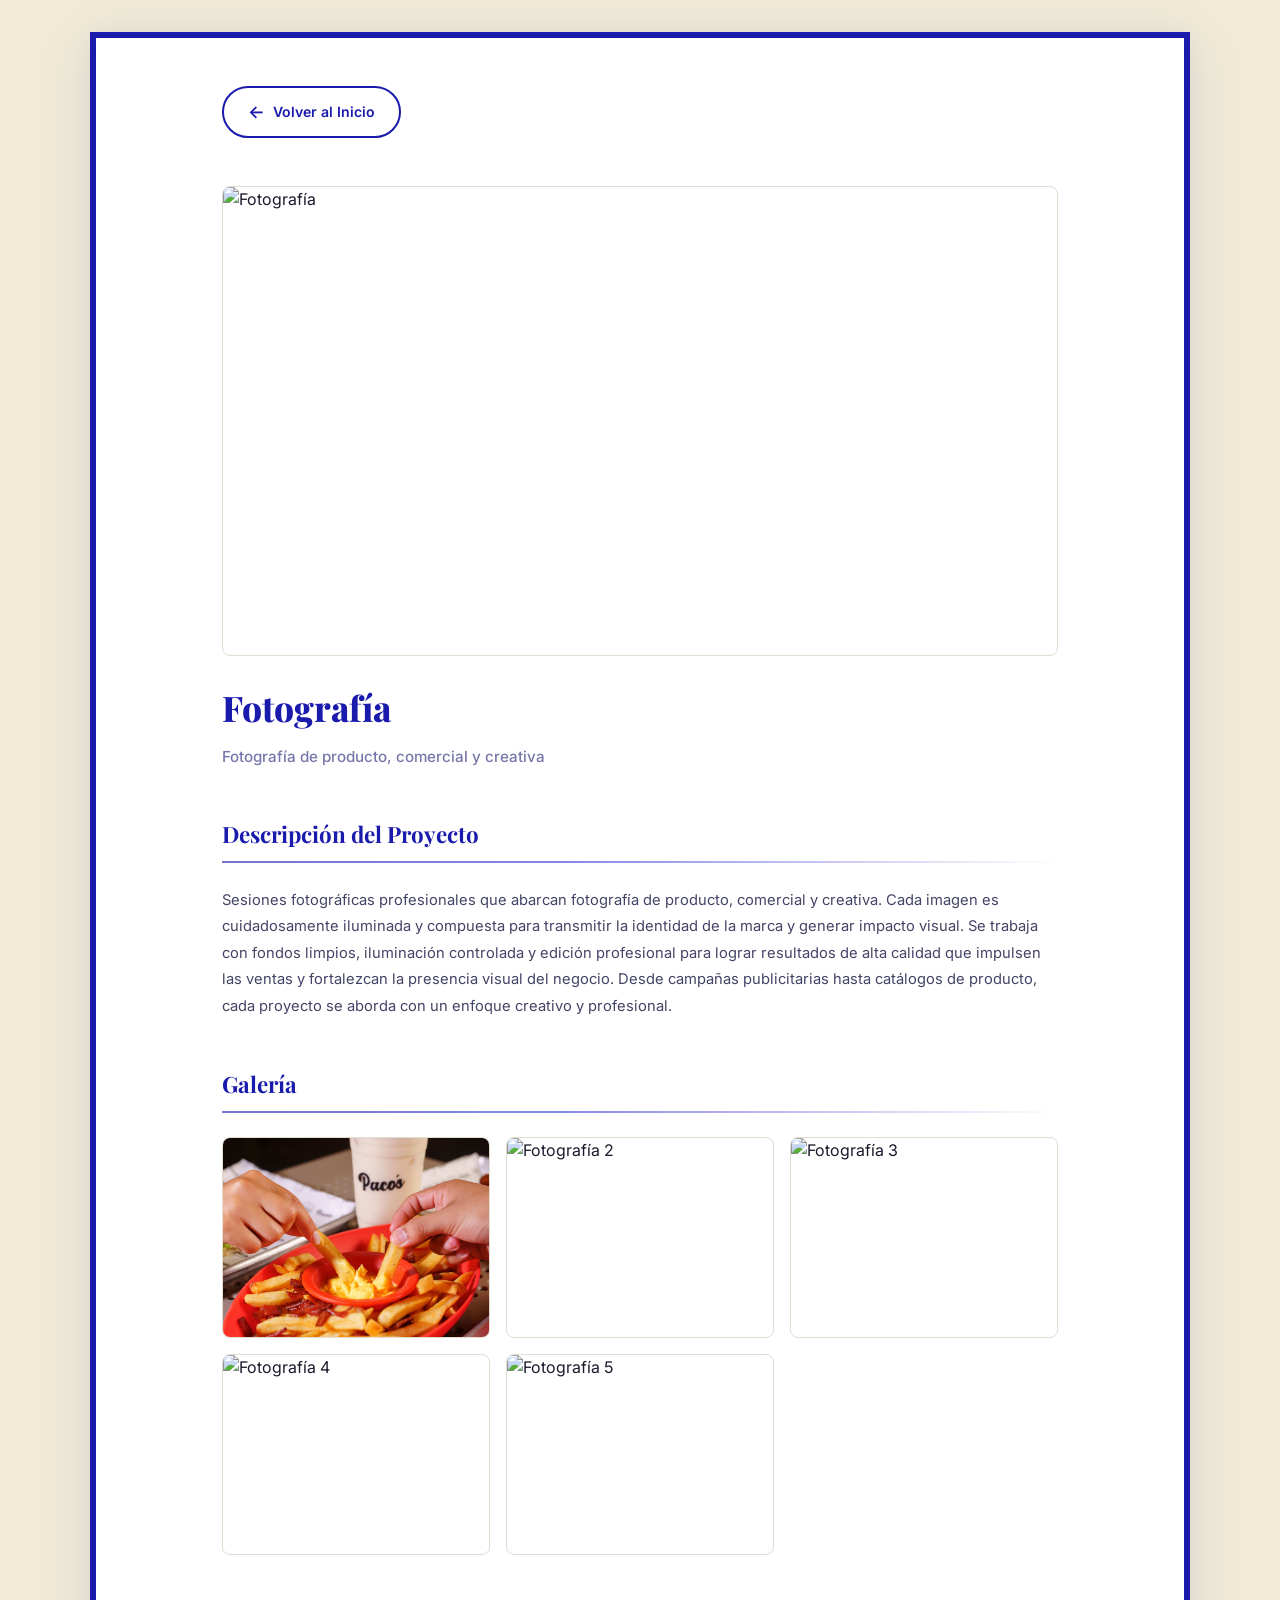
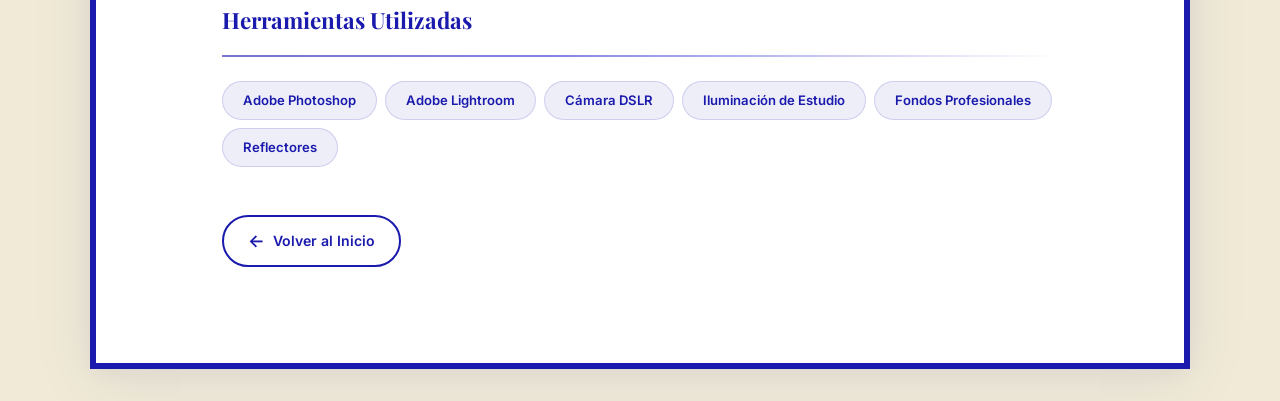
==== fotografia.html @ 8f293443 "CV con HTML" ====
<!DOCTYPE html>
<html lang="es">

<head>
    <meta charset="UTF-8">
    <meta name="viewport" content="width=device-width, initial-scale=1.0">
    <meta name="description"
        content="Galería de Fotografía — Portafolio de Miguel Jiménez, Diseñador Multimedia y Fotógrafo.">
    <title>Fotografía | Miguel Jiménez</title>
    <!-- Google Fonts -->
    <link rel="preconnect" href="https://fonts.googleapis.com">
    <link rel="preconnect" href="https://fonts.gstatic.com" crossorigin>
    <link
        href="https://fonts.googleapis.com/css2?family=Playfair+Display:wght@400;600;700;800&family=Inter:wght@300;400;500;600;700&display=swap"
        rel="stylesheet">
    <!-- Estilos -->
    <link rel="stylesheet" href="styles.css">
</head>

<body>

    <div class="cv-frame">
        <div class="project-page">

            <!-- Botón para volver al inicio -->
            <a href="index.html#portafolio" class="back-button" id="btn-volver-inicio">Volver al Inicio</a>

            <!-- Hero del proyecto -->
            <div class="project-hero">
                <img src="img/DSC04703.jpg" alt="Fotografía" class="project-hero-image">
                <h1 class="project-hero-title">Fotografía</h1>
                <p class="project-hero-subtitle">Fotografía de producto, comercial y creativa</p>
            </div>

            <!-- Descripción -->
            <div class="project-description">
                <h2>Descripción del Proyecto</h2>
                <div class="section-divider"></div>
                <p>
                    Sesiones fotográficas profesionales que abarcan fotografía de producto, comercial
                    y creativa. Cada imagen es cuidadosamente iluminada y compuesta para transmitir
                    la identidad de la marca y generar impacto visual. Se trabaja con fondos limpios,
                    iluminación controlada y edición profesional para lograr resultados de alta calidad
                    que impulsen las ventas y fortalezcan la presencia visual del negocio. Desde
                    campañas publicitarias hasta catálogos de producto, cada proyecto se aborda con
                    un enfoque creativo y profesional.
                </p>
            </div>

            <!-- Galería de fotografías -->
            <div class="project-description">
                <h2>Galería</h2>
                <div class="section-divider"></div>

                <!-- Grid de 5 fotografías -->
                <div class="photo-gallery">
                    <div class="gallery-item">
                        <img src="img/DSC08245-2.jpg" alt="Fotografía 1" class="gallery-image">
                    </div>
                    <div class="gallery-item">
                        <img src="img/DSC04663.jpg" alt="Fotografía 2" class="gallery-image">
                    </div>
                    <div class="gallery-item">
                        <img src="img/DSC04681.jpg" alt="Fotografía 3" class="gallery-image">
                    </div>
                    <div class="gallery-item">
                        <img src="img/DSC04189.jpg" alt="Fotografía 4" class="gallery-image">
                    </div>
                    <div class="gallery-item">
                        <img src="img/IMG_8505_1.jpg" alt="Fotografía 5" class="gallery-image">
                    </div>
                </div>
            </div>

            <!-- Herramientas -->
            <div class="project-tools">
                <h2>Herramientas Utilizadas</h2>
                <div class="section-divider"></div>
                <div class="tools-list">
                    <span class="tool-tag">Adobe Photoshop</span>
                    <span class="tool-tag">Adobe Lightroom</span>
                    <span class="tool-tag">Cámara DSLR</span>
                    <span class="tool-tag">Iluminación de Estudio</span>
                    <span class="tool-tag">Fondos Profesionales</span>
                    <span class="tool-tag">Reflectores</span>
                </div>
            </div>

            <!-- Botón inferior -->
            <a href="index.html#portafolio" class="back-button" id="btn-volver-final">Volver al Inicio</a>

        </div>
    </div>

    <script src="script.js"></script>
</body>

</html>
---- styles.css ----
/* =============================================
   VARIABLES CSS — Sistema de diseño
   ============================================= */
:root {
    /* Colores principales inspirados en la referencia */
    --color-primary: #1a1aad;          /* Azul intenso principal */
    --color-primary-dark: #12127a;     /* Azul oscuro para hover */
    --color-primary-light: #3535d4;    /* Azul claro para acentos */
    --color-accent: #4040e8;           /* Azul brillante para elementos interactivos */

    /* Colores de fondo */
    --bg-page: #f0ead6;               /* Fondo crema/beige de la página */
    --bg-card: #ffffff;                /* Fondo blanco del CV */
    --bg-sidebar: #fafaf5;            /* Fondo sutil del sidebar */

    /* Colores de texto */
    --text-dark: #1a1a2e;             /* Texto principal oscuro */
    --text-medium: #444466;           /* Texto secundario */
    --text-light: #7777aa;            /* Texto terciario */
    --text-on-primary: #ffffff;       /* Texto sobre fondo azul */

    /* Colores de líneas y bordes */
    --border-color: #e0ddd0;          /* Bordes sutiles */
    --divider-color: #d0cdc0;         /* Líneas divisorias */

    /* Tipografía */
    --font-heading: 'Playfair Display', Georgia, 'Times New Roman', serif;
    --font-body: 'Inter', -apple-system, BlinkMacSystemFont, 'Segoe UI', sans-serif;

    /* Espaciado */
    --space-xs: 0.25rem;
    --space-sm: 0.5rem;
    --space-md: 1rem;
    --space-lg: 1.5rem;
    --space-xl: 2rem;
    --space-2xl: 3rem;

    /* Marco exterior */
    --frame-width: 6px;
    --frame-color: var(--color-primary);

    /* Bordes redondeados */
    --radius-sm: 4px;
    --radius-md: 8px;

    /* Transiciones */
    --transition-fast: 0.2s ease;
    --transition-medium: 0.35s ease;
}

/* =============================================
   RESET Y BASE
   ============================================= */
*,
*::before,
*::after {
    margin: 0;
    padding: 0;
    box-sizing: border-box;
}

html {
    font-size: 16px;
    scroll-behavior: smooth;
}

body {
    font-family: var(--font-body);
    background-color: var(--bg-page);
    color: var(--text-dark);
    line-height: 1.6;
    -webkit-font-smoothing: antialiased;
    -moz-osx-font-smoothing: grayscale;
    /* Padding para que el marco exterior sea visible */
    padding: var(--space-xl);
    min-height: 100vh;
}

a {
    color: var(--color-primary);
    text-decoration: none;
    transition: color var(--transition-fast);
}

a:hover {
    color: var(--color-primary-dark);
}

img {
    max-width: 100%;
    height: auto;
    display: block;
}

ul {
    list-style: none;
}

/* =============================================
   MARCO EXTERIOR DEL CV
   ============================================= */
.cv-frame {
    max-width: 1100px;
    margin: 0 auto;
    border: var(--frame-width) solid var(--frame-color);
    background-color: var(--bg-card);
    box-shadow: 0 10px 60px rgba(26, 26, 173, 0.08),
                0 2px 20px rgba(0, 0, 0, 0.04);
}

/* =============================================
   CONTENEDOR PRINCIPAL — Grid de dos columnas
   ============================================= */
.cv-container {
    display: grid;
    grid-template-columns: 320px 1fr;
    min-height: 100vh;
}

/* =============================================
   SIDEBAR — Columna izquierda
   ============================================= */
.sidebar {
    background-color: var(--bg-sidebar);
    padding: var(--space-xl) var(--space-lg);
    border-right: 1px solid var(--border-color);
}

/* Fotografía de perfil */
.profile-photo-wrapper {
    position: relative;
    margin-bottom: var(--space-xl);
}

.profile-photo {
    width: 100%;
    aspect-ratio: 3 / 4;
    object-fit: cover;
    display: block;
    filter: saturate(1.1);
    transition: filter var(--transition-medium);
}

.profile-photo:hover {
    filter: saturate(1.3) brightness(1.05);
}

/* Decoración artística sobre la foto (línea dibujada) */
.photo-decoration {
    position: absolute;
    top: -12px;
    left: 20px;
    width: 80px;
    height: 30px;
    border-bottom: 3px solid var(--color-primary);
    border-radius: 0 0 50% 50%;
    transform: rotate(-5deg);
    opacity: 0.7;
}

/* =============================================
   SECCIONES DEL SIDEBAR
   ============================================= */
.sidebar-section {
    margin-bottom: var(--space-xl);
}

.sidebar-text {
    font-size: 0.85rem;
    line-height: 1.7;
    color: var(--text-medium);
}

/* =============================================
   TÍTULOS DE SECCIÓN (Compartidos)
   ============================================= */
.section-title {
    font-family: var(--font-heading);
    font-size: 1.35rem;
    font-weight: 700;
    color: var(--color-primary);
    margin-bottom: var(--space-sm);
    letter-spacing: 0.02em;
}

/* Línea divisoria debajo del título */
.section-divider {
    width: 100%;
    height: 2px;
    background: linear-gradient(
        to right,
        var(--color-primary) 0%,
        var(--color-primary-light) 40%,
        transparent 100%
    );
    margin-bottom: var(--space-lg);
    opacity: 0.6;
}

/* =============================================
   IDIOMAS — Barras de progreso
   ============================================= */
.language-item {
    margin-bottom: var(--space-md);
}

.language-name {
    display: block;
    font-size: 0.85rem;
    font-weight: 600;
    color: var(--text-dark);
    margin-bottom: var(--space-xs);
}

.progress-bar-container {
    width: 100%;
    height: 10px;
    background-color: #e0dde8;
    border-radius: 20px;
    overflow: hidden;
}

.progress-bar {
    height: 100%;
    width: 0; /* Se anima con JS */
    background: linear-gradient(
        135deg,
        var(--color-primary) 0%,
        var(--color-accent) 100%
    );
    border-radius: 20px;
    transition: width 1.2s cubic-bezier(0.25, 0.46, 0.45, 0.94);
}

/* =============================================
   HABILIDADES
   ============================================= */
.skills-list li {
    position: relative;
    padding-left: 18px;
    font-size: 0.85rem;
    color: var(--text-medium);
    margin-bottom: var(--space-sm);
    transition: color var(--transition-fast);
}

.skills-list li::before {
    content: '•';
    position: absolute;
    left: 0;
    color: var(--color-primary);
    font-size: 1.1rem;
    font-weight: bold;
    line-height: 1.4;
}

.skills-list li:hover {
    color: var(--color-primary);
}

/* =============================================
   PROGRAMAS
   ============================================= */
.programs-list li {
    display: inline-block;
    background-color: rgba(26, 26, 173, 0.06);
    color: var(--color-primary);
    font-size: 0.75rem;
    font-weight: 500;
    padding: 4px 12px;
    border-radius: 20px;
    margin: 0 4px 8px 0;
    border: 1px solid rgba(26, 26, 173, 0.12);
    transition: all var(--transition-fast);
}

.programs-list li:hover {
    background-color: var(--color-primary);
    color: var(--text-on-primary);
    transform: translateY(-1px);
}

/* =============================================
   CONTENIDO PRINCIPAL — Columna derecha
   ============================================= */
.main-content {
    padding: var(--space-2xl) var(--space-xl);
}

/* =============================================
   ENCABEZADO DEL CV
   ============================================= */
.cv-header {
    margin-bottom: var(--space-2xl);
    position: relative;
}

/* Icono decorativo SVG */
.header-icon {
    position: absolute;
    top: 0;
    right: 0;
    color: var(--color-primary);
    opacity: 0.8;
}

/* Nombre principal */
.cv-name {
    font-family: var(--font-heading);
    font-size: 2.8rem;
    font-weight: 800;
    color: var(--color-primary);
    line-height: 1.1;
    margin-bottom: var(--space-sm);
    letter-spacing: -0.01em;
}

/* Título profesional */
.cv-title {
    font-size: 1rem;
    font-weight: 600;
    color: var(--color-primary-dark);
    margin-bottom: var(--space-lg);
    letter-spacing: 0.03em;
}

/* Información de contacto */
.contact-info {
    display: flex;
    flex-direction: column;
    gap: var(--space-sm);
}

.contact-item {
    display: flex;
    align-items: center;
    gap: var(--space-sm);
    font-size: 0.88rem;
    color: var(--text-medium);
}

.contact-icon {
    font-size: 0.85rem;
    width: 20px;
    text-align: center;
    flex-shrink: 0;
}

.contact-item a {
    color: var(--text-medium);
    border-bottom: 1px solid transparent;
    transition: all var(--transition-fast);
}

.contact-item a:hover {
    color: var(--color-primary);
    border-bottom-color: var(--color-primary);
}

/* =============================================
   SECCIONES DE CONTENIDO
   ============================================= */
.content-section {
    margin-bottom: var(--space-2xl);
}

.content-text {
    font-size: 0.9rem;
    line-height: 1.8;
    color: var(--text-medium);
}

/* =============================================
   EDUCACIÓN
   ============================================= */
.education-item {
    margin-bottom: var(--space-lg);
    padding-left: var(--space-md);
    border-left: 2px solid rgba(26, 26, 173, 0.15);
    transition: border-color var(--transition-fast);
}

.education-item:hover {
    border-left-color: var(--color-primary);
}

.date-badge {
    display: inline-block;
    font-size: 0.78rem;
    font-weight: 700;
    color: var(--color-primary);
    letter-spacing: 0.03em;
}

.education-field {
    display: block;
    font-size: 0.82rem;
    font-weight: 500;
    color: var(--text-light);
    margin-top: 2px;
}

.institution-name {
    font-family: var(--font-heading);
    font-size: 1.1rem;
    font-weight: 600;
    color: var(--text-dark);
    margin-top: 2px;
}

/* =============================================
   EXPERIENCIA PROFESIONAL
   ============================================= */
.experience-item {
    margin-bottom: var(--space-xl);
    padding-left: var(--space-md);
    border-left: 2px solid rgba(26, 26, 173, 0.15);
    transition: border-color var(--transition-fast);
}

.experience-item:hover {
    border-left-color: var(--color-primary);
}

.experience-header {
    display: flex;
    flex-wrap: wrap;
    align-items: baseline;
    gap: var(--space-sm);
    margin-bottom: 2px;
}

.experience-role {
    font-size: 0.82rem;
    font-weight: 500;
    color: var(--text-light);
}

.company-name {
    font-family: var(--font-heading);
    font-size: 1.1rem;
    font-weight: 600;
    color: var(--text-dark);
    margin-bottom: var(--space-sm);
}

.experience-tasks {
    padding-left: var(--space-md);
}

.experience-tasks li {
    position: relative;
    font-size: 0.85rem;
    color: var(--text-medium);
    line-height: 1.8;
    padding-left: 14px;
}

.experience-tasks li::before {
    content: '';
    position: absolute;
    left: 0;
    top: 10px;
    width: 5px;
    height: 5px;
    background-color: var(--color-primary);
    border-radius: 50%;
}

/* =============================================
   PORTAFOLIO — Grid de tarjetas
   ============================================= */
.portfolio-grid {
    display: grid;
    grid-template-columns: repeat(auto-fill, minmax(180px, 1fr));
    gap: var(--space-md);
}

.portfolio-card {
    display: block;
    text-decoration: none;
    border-radius: var(--radius-md);
    overflow: hidden;
    border: 1px solid var(--border-color);
    transition: all var(--transition-medium);
    background-color: var(--bg-card);
}

.portfolio-card:hover {
    transform: translateY(-4px);
    box-shadow: 0 8px 30px rgba(26, 26, 173, 0.12);
    border-color: var(--color-primary-light);
}

.portfolio-image-wrapper {
    position: relative;
    overflow: hidden;
    aspect-ratio: 4 / 3;
}

.portfolio-image {
    width: 100%;
    height: 100%;
    object-fit: cover;
    transition: transform var(--transition-medium);
}

.portfolio-card:hover .portfolio-image {
    transform: scale(1.08);
}

/* Overlay al hacer hover */
.portfolio-overlay {
    position: absolute;
    inset: 0;
    background: rgba(26, 26, 173, 0.65);
    display: flex;
    align-items: center;
    justify-content: center;
    opacity: 0;
    transition: opacity var(--transition-medium);
}

.portfolio-card:hover .portfolio-overlay {
    opacity: 1;
}

.portfolio-view {
    color: var(--text-on-primary);
    font-size: 0.82rem;
    font-weight: 600;
    letter-spacing: 0.05em;
    text-transform: uppercase;
    padding: 6px 16px;
    border: 2px solid var(--text-on-primary);
    border-radius: 20px;
    transform: translateY(10px);
    transition: transform var(--transition-medium);
}

.portfolio-card:hover .portfolio-view {
    transform: translateY(0);
}

.portfolio-title {
    font-family: var(--font-heading);
    font-size: 0.88rem;
    font-weight: 600;
    color: var(--text-dark);
    padding: var(--space-sm) var(--space-md);
    text-align: center;
}

/* =============================================
   PÁGINAS DE PROYECTO (Detalle)
   ============================================= */
.project-page {
    max-width: 900px;
    margin: 0 auto;
    padding: var(--space-2xl) var(--space-xl);
}

/* Botón de regreso */
.back-button {
    display: inline-flex;
    align-items: center;
    gap: var(--space-sm);
    font-size: 0.88rem;
    font-weight: 600;
    color: var(--color-primary);
    padding: 10px 24px;
    border: 2px solid var(--color-primary);
    border-radius: 30px;
    text-decoration: none;
    transition: all var(--transition-fast);
    margin-bottom: var(--space-2xl);
}

.back-button:hover {
    background-color: var(--color-primary);
    color: var(--text-on-primary);
    transform: translateX(-4px);
}

.back-button::before {
    content: '←';
    font-size: 1.1rem;
}

/* Hero de proyecto */
.project-hero {
    margin-bottom: var(--space-2xl);
}

.project-hero-image {
    width: 100%;
    aspect-ratio: 16 / 9;
    object-fit: cover;
    border-radius: var(--radius-md);
    border: 1px solid var(--border-color);
    margin-bottom: var(--space-lg);
}

/* Video Vertical Hero */
.project-hero-video-wrapper {
    width: 100%;
    max-width: 350px; /* Limita el tamaño en pantallas grandes */
    margin: 0 auto var(--space-lg) auto; /* Centrado */
    border-radius: var(--radius-md);
    overflow: hidden;
    border: 1px solid var(--border-color);
    box-shadow: 0 10px 40px rgba(26, 26, 173, 0.15);
}

.project-hero-video {
    width: 100%;
    aspect-ratio: 9 / 16;
    object-fit: cover;
    display: block;
    background-color: #000;
}

.project-hero-title {
    font-family: var(--font-heading);
    font-size: 2.2rem;
    font-weight: 800;
    color: var(--color-primary);
    margin-bottom: var(--space-sm);
}

.project-hero-subtitle {
    font-size: 0.95rem;
    color: var(--text-light);
    font-weight: 500;
}

/* Descripción del proyecto */
.project-description {
    margin-bottom: var(--space-2xl);
}

.project-description h2 {
    font-family: var(--font-heading);
    font-size: 1.4rem;
    font-weight: 700;
    color: var(--color-primary);
    margin-bottom: var(--space-sm);
}

.project-description p {
    font-size: 0.92rem;
    line-height: 1.8;
    color: var(--text-medium);
}

/* Herramientas utilizadas */
.project-tools {
    margin-bottom: var(--space-2xl);
}

.project-tools h2 {
    font-family: var(--font-heading);
    font-size: 1.4rem;
    font-weight: 700;
    color: var(--color-primary);
    margin-bottom: var(--space-md);
}

.tools-list {
    display: flex;
    flex-wrap: wrap;
    gap: var(--space-sm);
}

.tool-tag {
    display: inline-block;
    background-color: rgba(26, 26, 173, 0.07);
    color: var(--color-primary);
    font-size: 0.82rem;
    font-weight: 600;
    padding: 8px 20px;
    border-radius: 30px;
    border: 1px solid rgba(26, 26, 173, 0.15);
    transition: all var(--transition-fast);
}

.tool-tag:hover {
    background-color: var(--color-primary);
    color: var(--text-on-primary);
}

/* =============================================
   GALERÍA DE FOTOGRAFÍAS (página fotografia.html)
   ============================================= */
.photo-gallery {
    display: grid;
    grid-template-columns: repeat(auto-fill, minmax(220px, 1fr));
    gap: var(--space-md);
    margin-top: var(--space-md);
}

.gallery-item {
    border-radius: var(--radius-md);
    overflow: hidden;
    border: 1px solid var(--border-color);
    aspect-ratio: 4 / 3;
    transition: all var(--transition-medium);
    cursor: pointer;
}

.gallery-item:hover {
    transform: translateY(-4px);
    box-shadow: 0 8px 30px rgba(26, 26, 173, 0.12);
    border-color: var(--color-primary-light);
}

.gallery-image {
    width: 100%;
    height: 100%;
    object-fit: cover;
    transition: transform var(--transition-medium);
}

.gallery-item:hover .gallery-image {
    transform: scale(1.06);
}

/* =============================================
   ANIMACIONES DE ENTRADA
   ============================================= */
.animate-in {
    opacity: 0;
    transform: translateY(20px);
    transition: opacity 0.6s ease, transform 0.6s ease;
}

.animate-in.visible {
    opacity: 1;
    transform: translateY(0);
}

/* =============================================
   RESPONSIVE — Tableta (< 900px)
   ============================================= */
@media (max-width: 900px) {
    body {
        padding: var(--space-md);
    }

    .cv-container {
        grid-template-columns: 260px 1fr;
    }

    .cv-name {
        font-size: 2.2rem;
    }

    .portfolio-grid {
        grid-template-columns: repeat(2, 1fr);
    }
}

/* =============================================
   RESPONSIVE — Móvil (< 700px)
   ============================================= */
@media (max-width: 700px) {
    body {
        padding: var(--space-sm);
    }

    /* Cambiamos a una sola columna */
    .cv-container {
        grid-template-columns: 1fr;
    }

    .sidebar {
        border-right: none;
        border-bottom: 1px solid var(--border-color);
        padding: var(--space-lg);
    }

    /* Foto de perfil centrada y más compacta */
    .profile-photo-wrapper {
        max-width: 250px;
        margin: 0 auto var(--space-xl) auto;
    }

    .main-content {
        padding: var(--space-lg);
    }

    .cv-name {
        font-size: 1.9rem;
    }

    .cv-title {
        font-size: 0.88rem;
    }

    .portfolio-grid {
        grid-template-columns: 1fr 1fr;
        gap: var(--space-sm);
    }

    .project-hero-title {
        font-size: 1.6rem;
    }

    .project-page {
        padding: var(--space-lg) var(--space-md);
    }
}

/* =============================================
   RESPONSIVE — Móvil pequeño (< 480px)
   ============================================= */
@media (max-width: 480px) {
    .cv-name {
        font-size: 1.6rem;
    }

    .section-title {
        font-size: 1.15rem;
    }

    .portfolio-grid {
        grid-template-columns: 1fr;
    }

    .contact-info {
        font-size: 0.82rem;
    }
}

/* =============================================
   IMPRESIÓN
   ============================================= */
@media print {
    body {
        padding: 0;
        background: white;
    }

    .cv-frame {
        border: none;
        box-shadow: none;
    }

    .portfolio-overlay {
        display: none;
    }

    .animate-in {
        opacity: 1 !important;
        transform: none !important;
    }
}
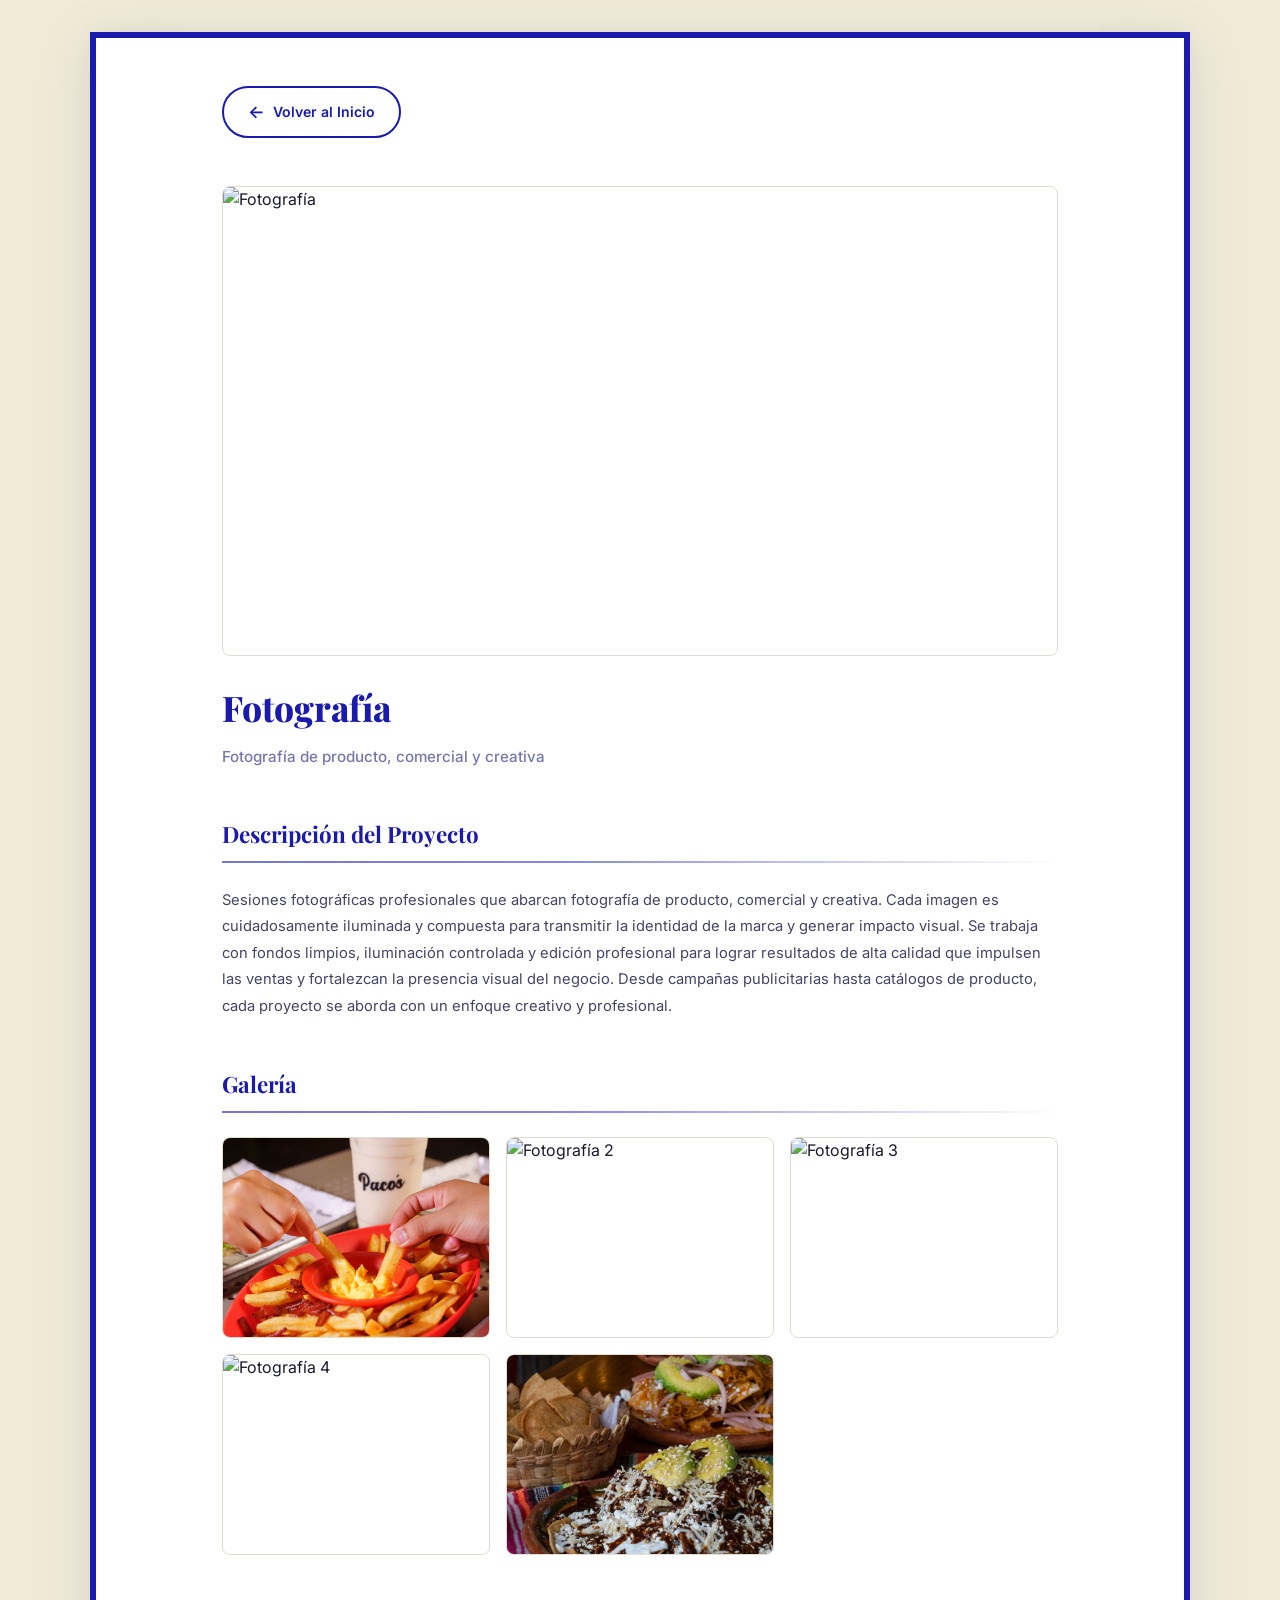
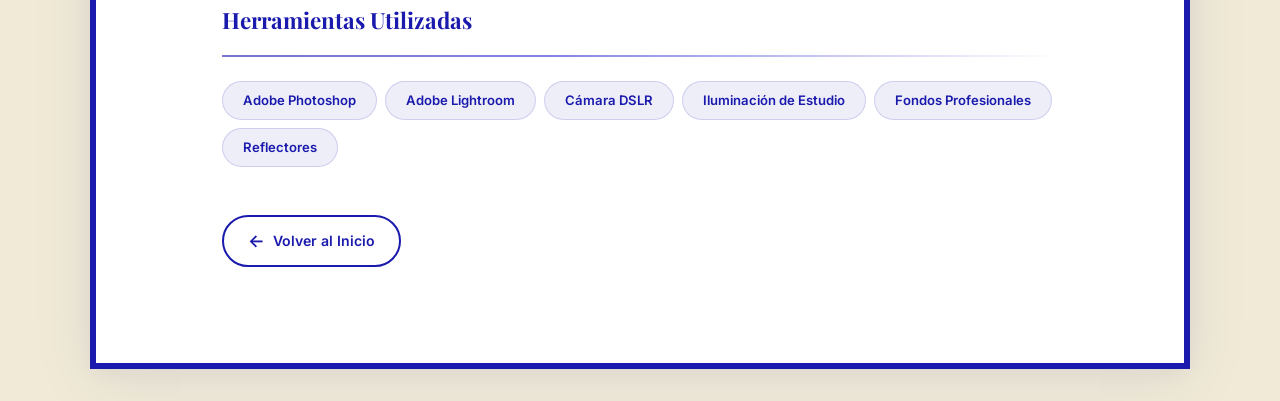
==== commit e3dbe8bf: "Fix image filename case in fotografia.html" ====
--- a/fotografia.html
+++ b/fotografia.html
@@ -67,7 +67,7 @@
                         <img src="img/DSC04189.jpg" alt="Fotografía 4" class="gallery-image">
                     </div>
                     <div class="gallery-item">
-                        <img src="img/IMG_8505_1.jpg" alt="Fotografía 5" class="gallery-image">
+                        <img src="img/IMG_8505_1.JPG" alt="Fotografía 5" class="gallery-image">
                     </div>
                 </div>
             </div>
@@ -95,4 +95,4 @@
     <script src="script.js"></script>
 </body>
 
-</html>+</html>
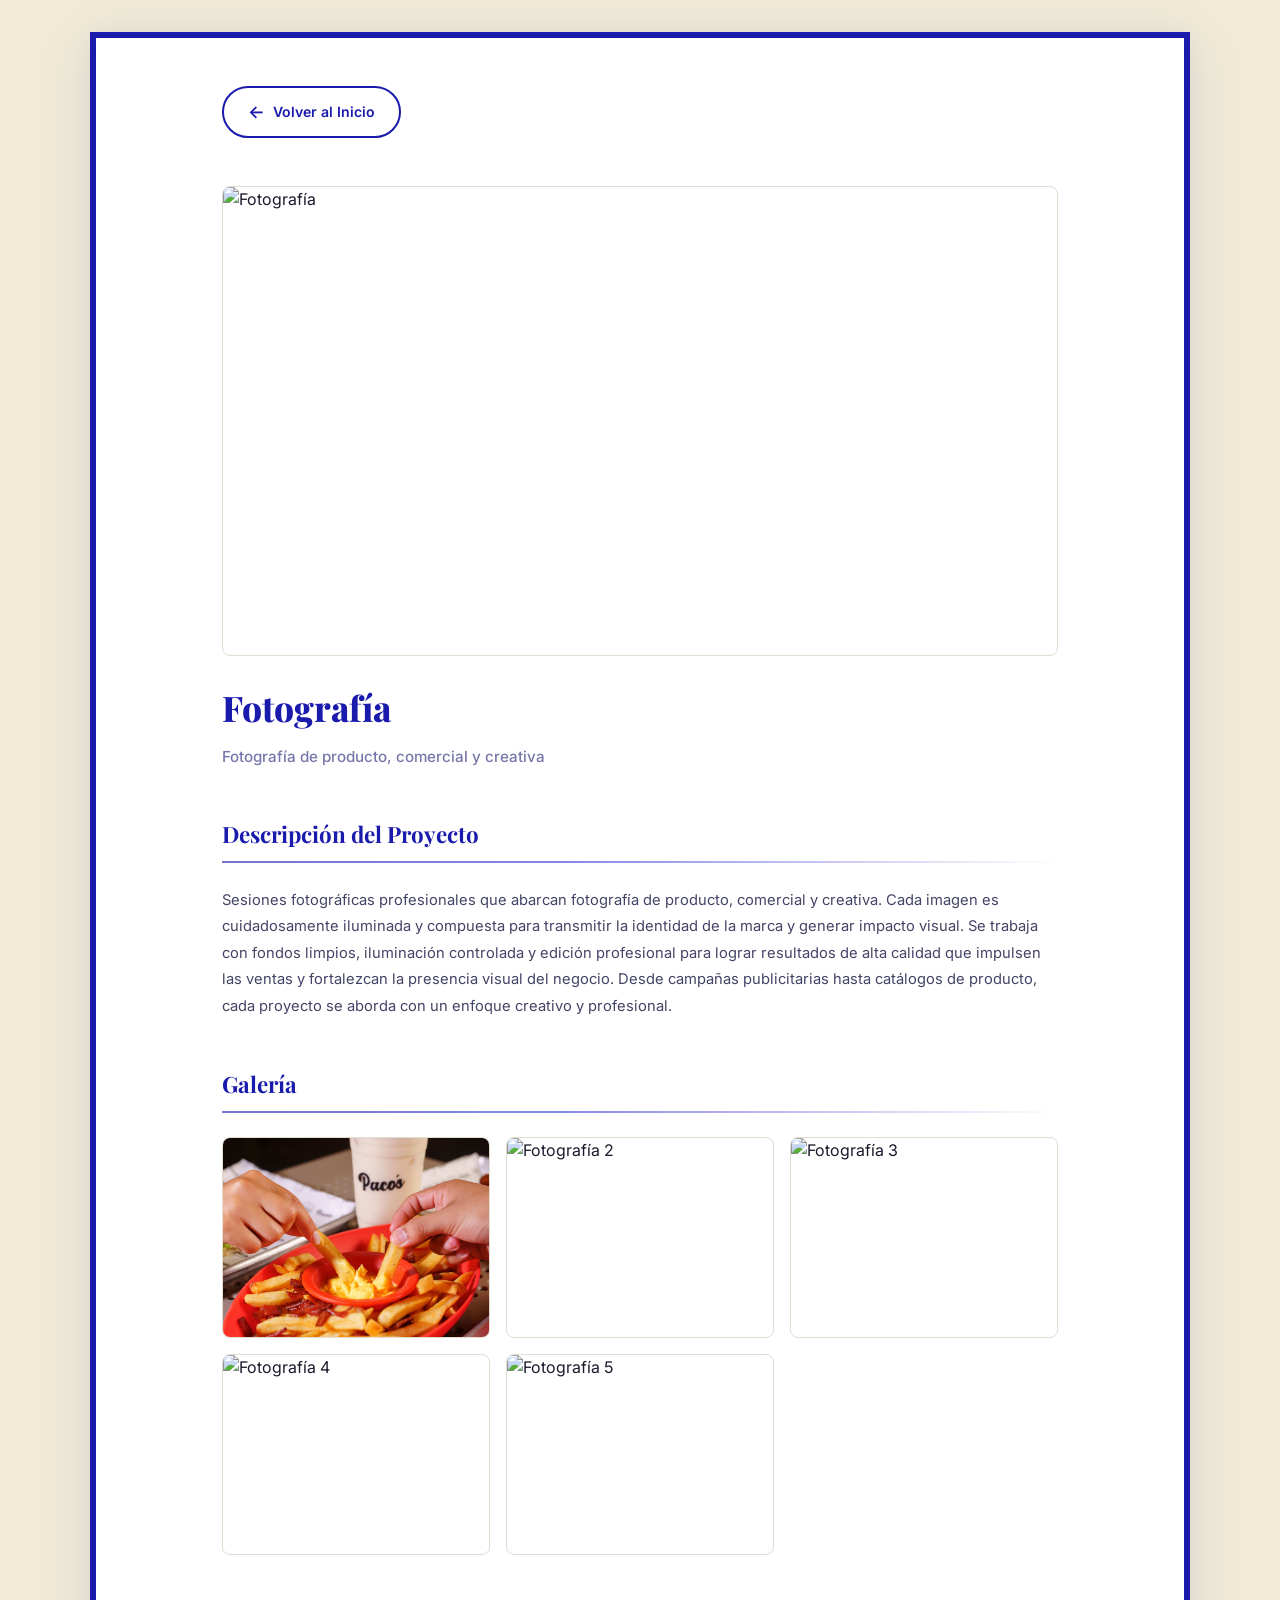
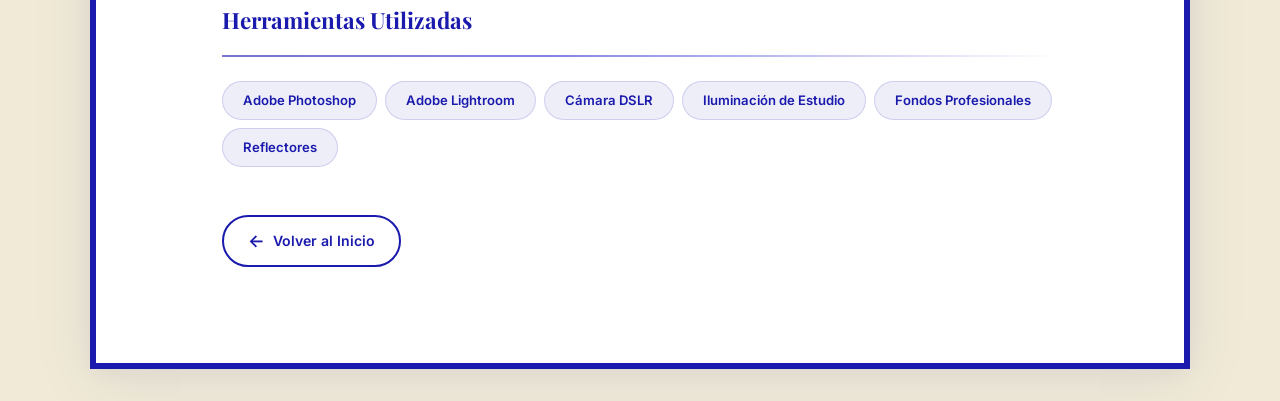
==== commit edbec673: "Fix image file extension for Fotografía 5" ====
--- a/fotografia.html
+++ b/fotografia.html
@@ -67,7 +67,7 @@
                         <img src="img/DSC04189.jpg" alt="Fotografía 4" class="gallery-image">
                     </div>
                     <div class="gallery-item">
-                        <img src="img/IMG_8505_1.JPG" alt="Fotografía 5" class="gallery-image">
+                        <img src="img/IMG_8505_1.jpg" alt="Fotografía 5" class="gallery-image">
                     </div>
                 </div>
             </div>
